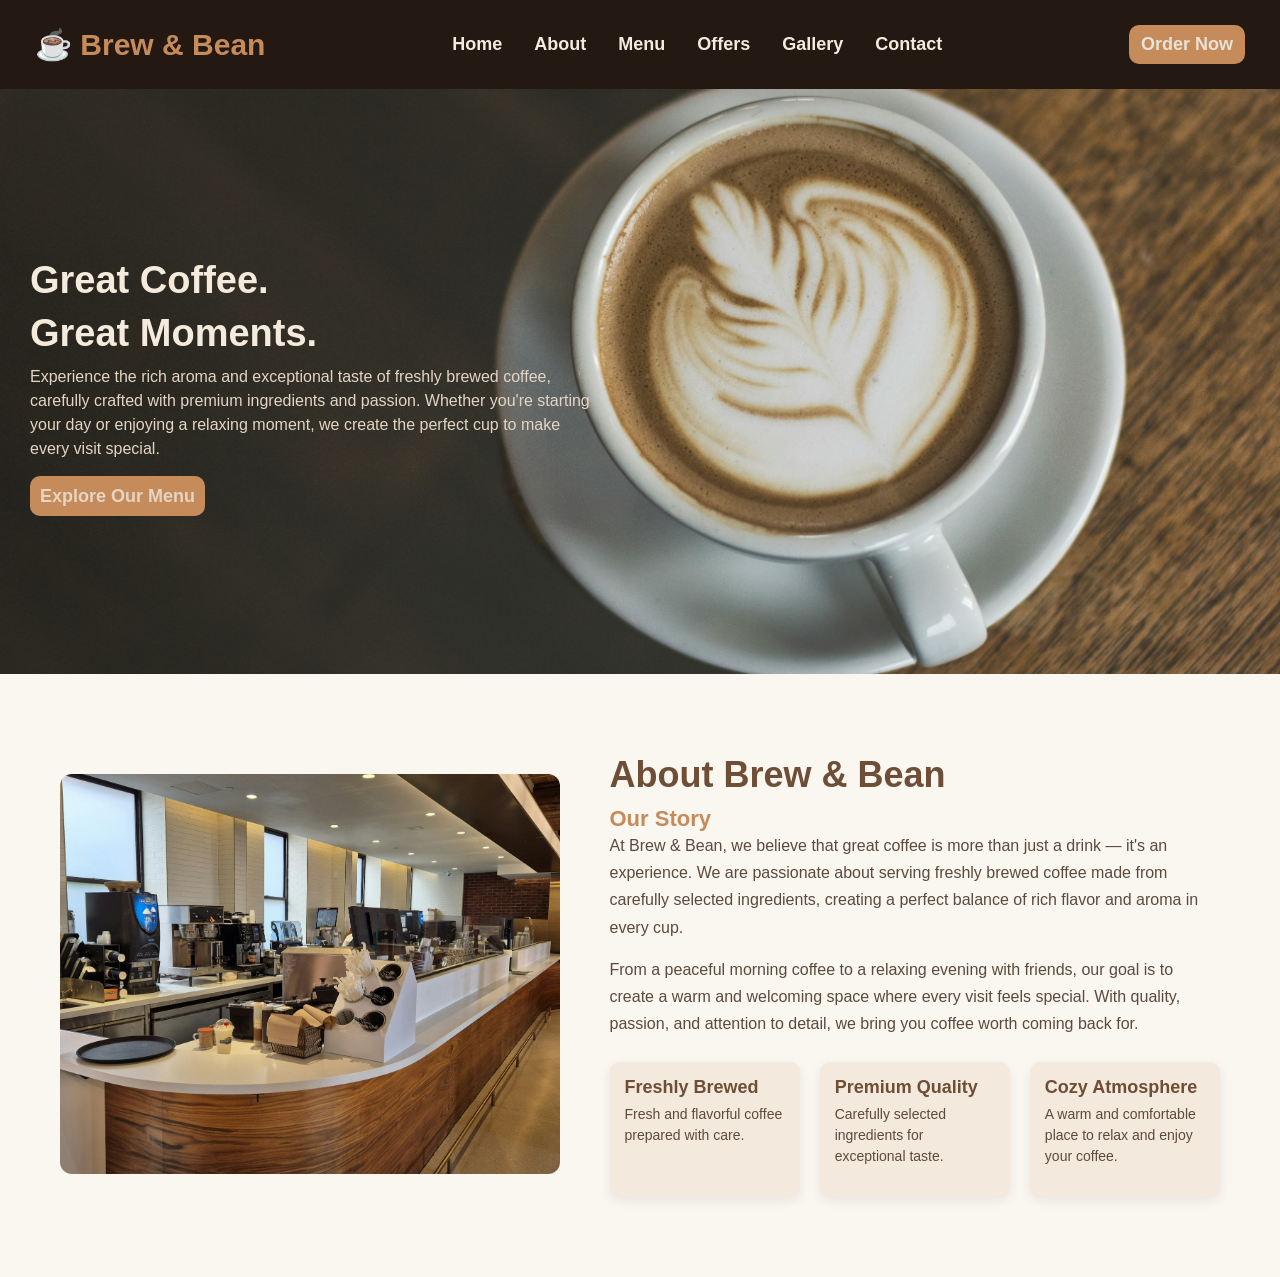
==== index.html @ 5f397490 "Add about-section" ====
<!DOCTYPE html>
<html lang="en">

<head>
    <meta charset="UTF-8">
    <meta name="viewport" content="width=device-width, initial-scale=1.0">
    <title>Coffee Shop</title>
    <link rel="stylesheet" href="style.css">
</head>

<body>
    <header class="header">
        <nav class="nav-bar">
            <a href="#home" class="nav-logo">☕ Brew & Bean</a>
            <ul class="nav-links">
                <li><a href="#home">Home</a></li>
                <li><a href="#about">About</a></li>
                <li><a href="#menu">Menu</a></li>
                <li><a href="#offers">Offers</a></li>
                <li><a href="#gallery">Gallery</a></li>
                <li><a href="#contact">Contact</a></li>
            </ul>
            <a href="#menu" class="btn">Order Now</a>
        </nav>
    </header>
    <main>
        <section id="home" class="hero">
            <div class="hero-content">
                <h1>Great Coffee.</h1>
                <h1>Great Moments.</h1>
                <p>Experience the rich aroma and exceptional taste of freshly brewed coffee, carefully crafted with
                    premium ingredients and passion. Whether you're starting your day or enjoying a relaxing moment, we
                    create the perfect cup to make every visit special.</p>
                <a href="#menu" class="menu-btn">Explore Our Menu</a>
            </div>
        </section>
        <section id="about" class="about-us">
            <div class="image">
                <img src="resturant.jpg" alt="Brew & Bean coffee shop">
            </div>
            <div class="about-content">
                <h2>About Brew & Bean</h2>
                <h3>Our Story</h3>
                <p>At Brew & Bean, we believe that great coffee is more than just a drink — it's an experience. We are
                    passionate about serving freshly brewed coffee made from carefully selected ingredients, creating a
                    perfect balance of rich flavor and aroma in every cup.</p>
                <p>From a peaceful morning coffee to a relaxing evening with friends, our goal is to create a warm and
                    welcoming space where every visit feels special. With quality, passion, and attention to detail, we
                    bring you coffee worth coming back for.</p>
                <div class="highlights">
                    <div class="highlight">
                        <h4>Freshly Brewed</h4>
                        <p>Fresh and flavorful coffee prepared with care.</p>
                    </div>
                    <div class="highlight">
                        <h4>Premium Quality</h4>
                        <p>Carefully selected ingredients for exceptional taste.</p>
                    </div>
                    <div class="highlight">
                        <h4>Cozy Atmosphere</h4>
                        <p>A warm and comfortable place to relax and enjoy your coffee.</p>
                    </div>
                </div>
            </div>
        </section>
    </main>
</body>

</html>
---- style.css ----
* {
    padding: 0;
    margin: 0;
    box-sizing: border-box;
}

body {
    font-family: Arial, Helvetica, sans-serif;
    background-color: #F5F1E8;
}

header {
    background-color: #241812;
    padding: 25px 35px;

}

.nav-bar {
    display: flex;
    justify-content: space-between;
    align-items: center;
}

.nav-logo {
    text-decoration: none;
    color: #C58B5A;
    font-size: 30px;
    font-weight: bold;
    transition: 0.3s ease;
}

.nav-logo:hover {
    color: #D8C3A5;
}

.nav-links {
    display: flex;
    align-items: center;
    gap: 32px;
    list-style: none;
}

.nav-links a {
    position: relative;
    text-decoration: none;
    color: #F5EBDD;
    font-size: 18px;
    font-weight: 600;
    transition: 0.3s ease;
}

.nav-links a:hover {
    color: #C58B5A;
}

.nav-links a::after {
    content: "";
    position: absolute;
    left: 0;
    bottom: -7px;
    width: 0;
    height: 2px;
    background-color: #C96B4B;
    transition: 0.3s ease;
}

.nav-links a:hover::after {
    width: 100%;
}

.btn {
    background-color: #C58B5A;
    text-decoration: none;
    padding: 9px 12px;
    border-radius: 10px;
    font-weight: bold;
    font-size: 18px;
    color: #E8E3D8;
    transition: 0.7s;
}

.btn:hover {
    background-color: #A96F42;
    transform: translateY(-5px);
}

.hero {
    background-image: url(coffee2.jpg);
    background-size: cover;
    background-position: center;
    min-height: 585px;
    background-repeat: no-repeat;
}

.hero-content {
    padding-top: 170px;
    margin-left: 30px;
}

.hero-content h1 {
    font-size: 38px;
    margin-bottom: 10px;
    color: #F5EBDD;
}

.hero-content p {
    width: 570px;
    line-height: 1.5;
    margin-bottom: 25px;
    color: #E4D5C5;
}

.menu-btn {
    background-color: #C58B5A;
    color: #E4D5C5;
    padding: 10px;
    text-decoration: none;
    font-weight: bold;
    font-size: 18px;
    border-radius: 10px;
    margin-top: 10px;
    transition: 0.5s;
}

.menu-btn:hover {
    background-color: #A96F42;
}

.about-us{
    display: flex;
    gap: 50px;
    align-items: center;
    padding: 80px 60px;
    background-color: #faf6f0;
}

.image{
    width: 45%;
}
.image img{
    width: 100%;
    height: 400px;
    object-fit: cover;
    border-radius: 12px;
}

.about-content{
    width: 55%;
}

.about-content h2{
    font-size: 36px;
    color: #6f4e37;
    margin-bottom: 10px;
}

.about-content h3{
    font-size: 22px;
    color: #C58B5A;
}

.about-content p{
    font-size: 16px;
    line-height: 1.7;
    color: #5c4a3d;
    margin-bottom: 15px;
}

.highlights{
    display: flex;
    gap: 20px;
    margin-top: 25px;
    align-items: stretch;
}
.highlight{
    flex: 1;
    padding: 15px;
    background-color: #f3e9dc;
    border-radius: 10px;
    box-shadow: 0 4px 12px rgba(42, 27, 22, 0.08);
}

.highlight h4{
    font-size: 18px;
    color:#6F4E37;
    margin-bottom: 6px;
}

.highlight p {
    font-size: 14px;
    line-height: 1.5;
    color: #5C4A3D;
}
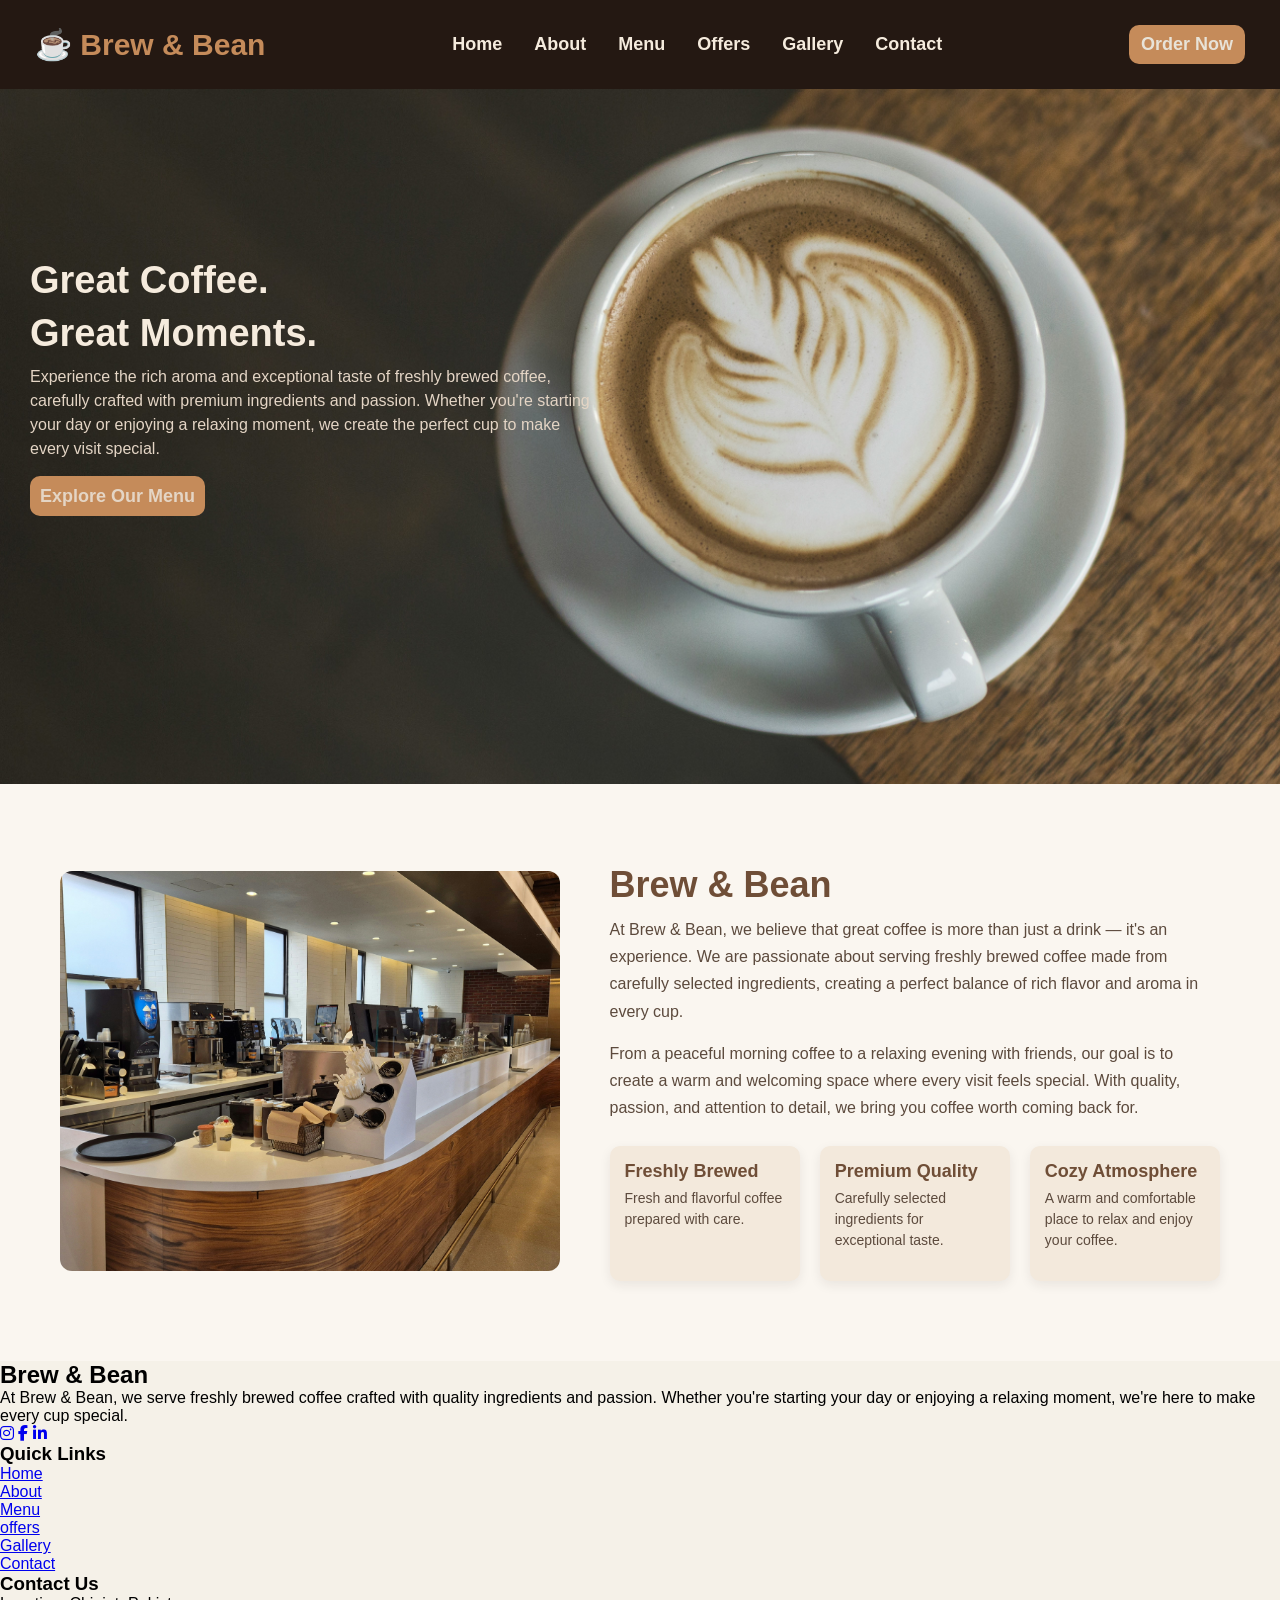
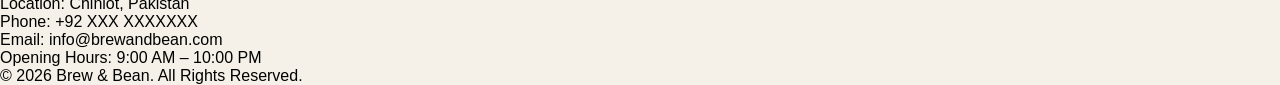
==== commit 2633fce3: "Add Footer" ====
--- a/index.html
+++ b/index.html
@@ -6,6 +6,7 @@
     <meta name="viewport" content="width=device-width, initial-scale=1.0">
     <title>Coffee Shop</title>
     <link rel="stylesheet" href="style.css">
+    <link rel="stylesheet" href="https://cdnjs.cloudflare.com/ajax/libs/font-awesome/6.7.2/css/all.min.css">
 </head>
 
 <body>
@@ -39,8 +40,7 @@
                 <img src="resturant.jpg" alt="Brew & Bean coffee shop">
             </div>
             <div class="about-content">
-                <h2>About Brew & Bean</h2>
-                <h3>Our Story</h3>
+                <h2>Brew & Bean</h2>
                 <p>At Brew & Bean, we believe that great coffee is more than just a drink — it's an experience. We are
                     passionate about serving freshly brewed coffee made from carefully selected ingredients, creating a
                     perfect balance of rich flavor and aroma in every cup.</p>
@@ -64,6 +64,39 @@
             </div>
         </section>
     </main>
+    <footer>
+        <div class="footer-container">
+            <div class="footer-brand">
+                <h2>Brew & Bean</h2>
+                <p>At Brew & Bean, we serve freshly brewed coffee crafted with quality ingredients and passion. Whether
+                    you're starting your day or enjoying a relaxing moment, we're here to make every cup special.</p>
+                <a href="#"><i class="fa-brands fa-instagram"></i></a>
+                <a href="#"><i class="fa-brands fa-facebook-f"></i></a>
+                <a href="#"><i class="fa-brands fa-linkedin-in"></i></a>
+            </div>
+            <div class="footer-links">
+                <h3>Quick Links</h3>
+                <ul class="quick-links">
+                    <li><a href="#home">Home</a></li>
+                    <li><a href="#about">About</a></li>
+                    <li><a href="#menu">Menu</a></li>
+                    <li><a href="#offers">offers</a></li>
+                    <li><a href="#gallery">Gallery</a></li>
+                    <li><a href="#contact">Contact</a></li>
+                </ul>
+            </div>
+            <div id="contact" class="footer-contact">
+                <h3>Contact Us</h3>
+                <p>Location: Chiniot, Pakistan</p>
+                <p>Phone: +92 XXX XXXXXXX</p>
+                <p>Email: info@brewandbean.com</p>
+                <p>Opening Hours: 9:00 AM – 10:00 PM</p>
+            </div>
+        </div>
+        <div class="copyright">
+            <p>© 2026 Brew & Bean. All Rights Reserved.</p>
+        </div>
+    </footer>
 </body>
 
 </html>
--- a/style.css
+++ b/style.css
@@ -88,7 +88,7 @@
     background-image: url(coffee2.jpg);
     background-size: cover;
     background-position: center;
-    min-height: 585px;
+    min-height: 695px;
     background-repeat: no-repeat;
 }
 
@@ -154,10 +154,6 @@
     margin-bottom: 10px;
 }
 
-.about-content h3{
-    font-size: 22px;
-    color: #C58B5A;
-}
 
 .about-content p{
     font-size: 16px;
@@ -190,4 +186,4 @@
     font-size: 14px;
     line-height: 1.5;
     color: #5C4A3D;
-}+}
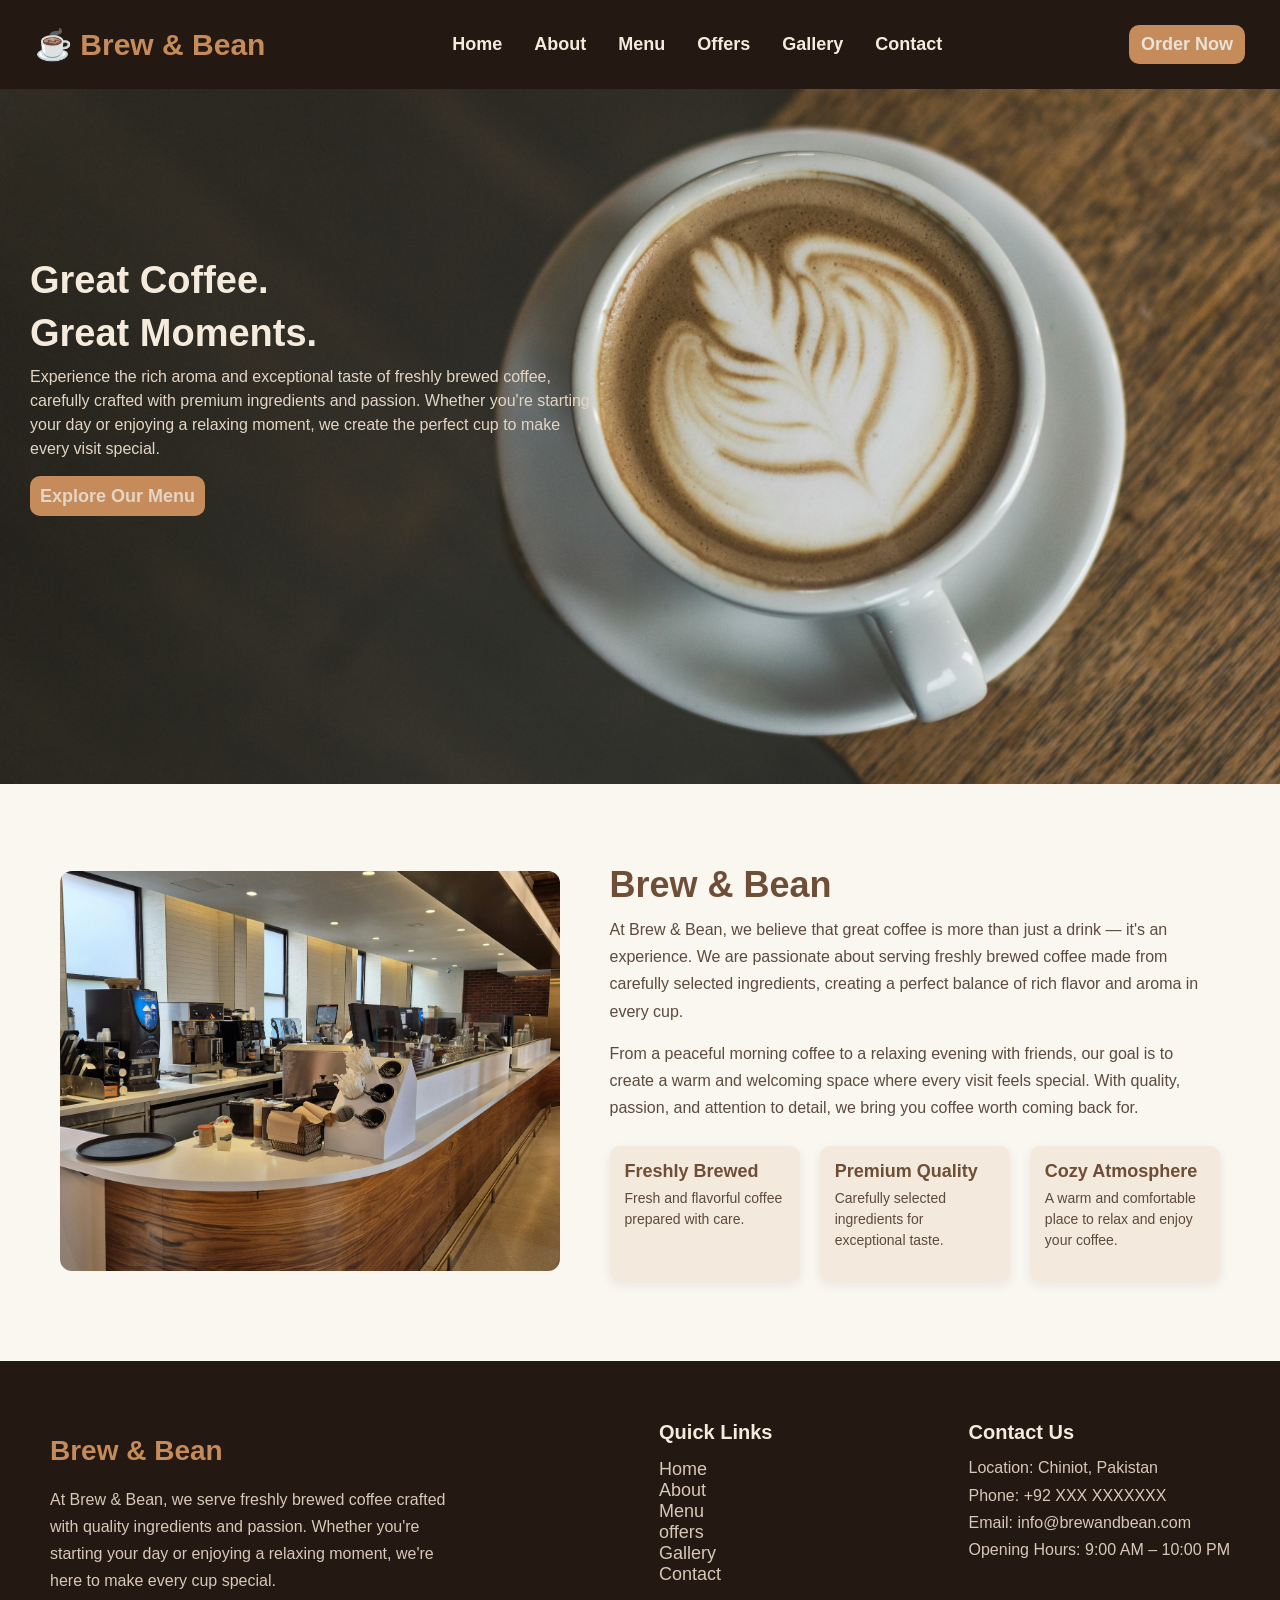
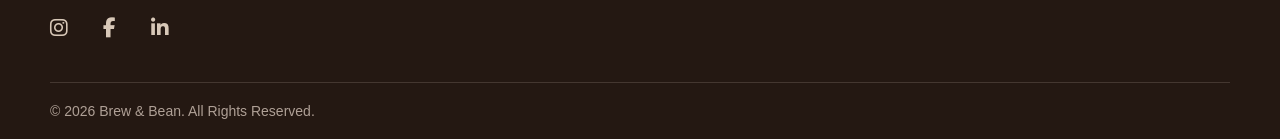
==== commit 685e88b6: "Add Footer Style and Menu page" ====
--- a/index.html
+++ b/index.html
@@ -16,12 +16,12 @@
             <ul class="nav-links">
                 <li><a href="#home">Home</a></li>
                 <li><a href="#about">About</a></li>
-                <li><a href="#menu">Menu</a></li>
+                <li><a href="menu.html">Menu</a></li>
                 <li><a href="#offers">Offers</a></li>
                 <li><a href="#gallery">Gallery</a></li>
                 <li><a href="#contact">Contact</a></li>
             </ul>
-            <a href="#menu" class="btn">Order Now</a>
+            <a href="menu.html" class="btn">Order Now</a>
         </nav>
     </header>
     <main>
@@ -32,7 +32,7 @@
                 <p>Experience the rich aroma and exceptional taste of freshly brewed coffee, carefully crafted with
                     premium ingredients and passion. Whether you're starting your day or enjoying a relaxing moment, we
                     create the perfect cup to make every visit special.</p>
-                <a href="#menu" class="menu-btn">Explore Our Menu</a>
+                <a href="menu.html" class="menu-btn">Explore Our Menu</a>
             </div>
         </section>
         <section id="about" class="about-us">
@@ -70,16 +70,18 @@
                 <h2>Brew & Bean</h2>
                 <p>At Brew & Bean, we serve freshly brewed coffee crafted with quality ingredients and passion. Whether
                     you're starting your day or enjoying a relaxing moment, we're here to make every cup special.</p>
-                <a href="#"><i class="fa-brands fa-instagram"></i></a>
-                <a href="#"><i class="fa-brands fa-facebook-f"></i></a>
-                <a href="#"><i class="fa-brands fa-linkedin-in"></i></a>
+                    <div class="icon">
+                        <a href="#"><i class="fa-brands fa-instagram"></i></a>
+                        <a href="#"><i class="fa-brands fa-facebook-f"></i></a>
+                        <a href="#"><i class="fa-brands fa-linkedin-in"></i></a>
+                    </div>
             </div>
             <div class="footer-links">
                 <h3>Quick Links</h3>
                 <ul class="quick-links">
                     <li><a href="#home">Home</a></li>
                     <li><a href="#about">About</a></li>
-                    <li><a href="#menu">Menu</a></li>
+                    <li><a href="menu.html">Menu</a></li>
                     <li><a href="#offers">offers</a></li>
                     <li><a href="#gallery">Gallery</a></li>
                     <li><a href="#contact">Contact</a></li>
@@ -97,6 +99,7 @@
             <p>© 2026 Brew & Bean. All Rights Reserved.</p>
         </div>
     </footer>
+    
 </body>
 
 </html>
--- a/style.css
+++ b/style.css
@@ -126,7 +126,7 @@
     background-color: #A96F42;
 }
 
-.about-us{
+.about-us {
     display: flex;
     gap: 50px;
     align-items: center;
@@ -134,41 +134,43 @@
     background-color: #faf6f0;
 }
 
-.image{
+.image {
     width: 45%;
 }
-.image img{
+
+.image img {
     width: 100%;
     height: 400px;
     object-fit: cover;
     border-radius: 12px;
 }
 
-.about-content{
+.about-content {
     width: 55%;
 }
 
-.about-content h2{
+.about-content h2 {
     font-size: 36px;
     color: #6f4e37;
     margin-bottom: 10px;
 }
 
 
-.about-content p{
+.about-content p {
     font-size: 16px;
     line-height: 1.7;
     color: #5c4a3d;
     margin-bottom: 15px;
 }
 
-.highlights{
+.highlights {
     display: flex;
     gap: 20px;
     margin-top: 25px;
     align-items: stretch;
 }
-.highlight{
+
+.highlight {
     flex: 1;
     padding: 15px;
     background-color: #f3e9dc;
@@ -176,9 +178,9 @@
     box-shadow: 0 4px 12px rgba(42, 27, 22, 0.08);
 }
 
-.highlight h4{
-    font-size: 18px;
-    color:#6F4E37;
+.highlight h4 {
+    font-size: 18px;
+    color: #6F4E37;
     margin-bottom: 6px;
 }
 
@@ -187,3 +189,96 @@
     line-height: 1.5;
     color: #5C4A3D;
 }
+
+footer {
+    background-color: #241812;
+    color: white;
+    padding: 60px 50px 20px;
+}
+
+.footer-container {
+    max-width: 1200px;
+    margin: 0 auto;
+    display: flex;
+    justify-content: space-between;
+    gap: 50px;
+}
+
+.footer-brand {
+    width: 40%;
+    max-width: 35%;
+    margin-top: 10px;
+    line-height: 1.4;
+}
+
+.footer-brand h2 {
+    color: #C58B5A;
+    font-size: 28px;
+    margin-bottom: 15px;
+}
+
+.footer-brand p,
+.footer-contact p {
+    color: #D8C8B8;
+    line-height: 1.7;
+}
+
+.icon {
+    display: flex;
+    gap: 35px;
+    margin-top: 20px;
+}
+
+.icon a {
+    color: #D8C8B8;
+    font-size: 20px;
+    transition: 0.3s;
+}
+
+.icon a:hover {
+    color: #C58B5A;
+}
+
+.footer-links h3 {
+    color: #F5EBDD;
+    font-size: 20px;
+    margin-bottom: 15px;
+}
+
+.quick-links {
+    width: 25%;
+    margin-top: 10px;
+    font-size: 18px;
+}
+
+.quick-links a {
+    color: #D8C8B8;
+    text-decoration: none;
+}
+
+.quick-links :hover a {
+    color: #C58B5A;
+}
+
+.quick-links li {
+    list-style: none;
+}
+
+.footer-contact h3 {
+    color: #F5EBDD;
+    font-size: 20px;
+    margin-bottom: 10px;
+}
+
+.copyright {
+    place-items: center;
+    color: #AFA096;
+    border-top: 1px solid rgba(245, 235, 221, 0.15);
+    margin-top: 40px;
+    padding-top: 20px;
+}
+
+.copyright p {
+    color: #AFA096;
+    font-size: 14px;
+}
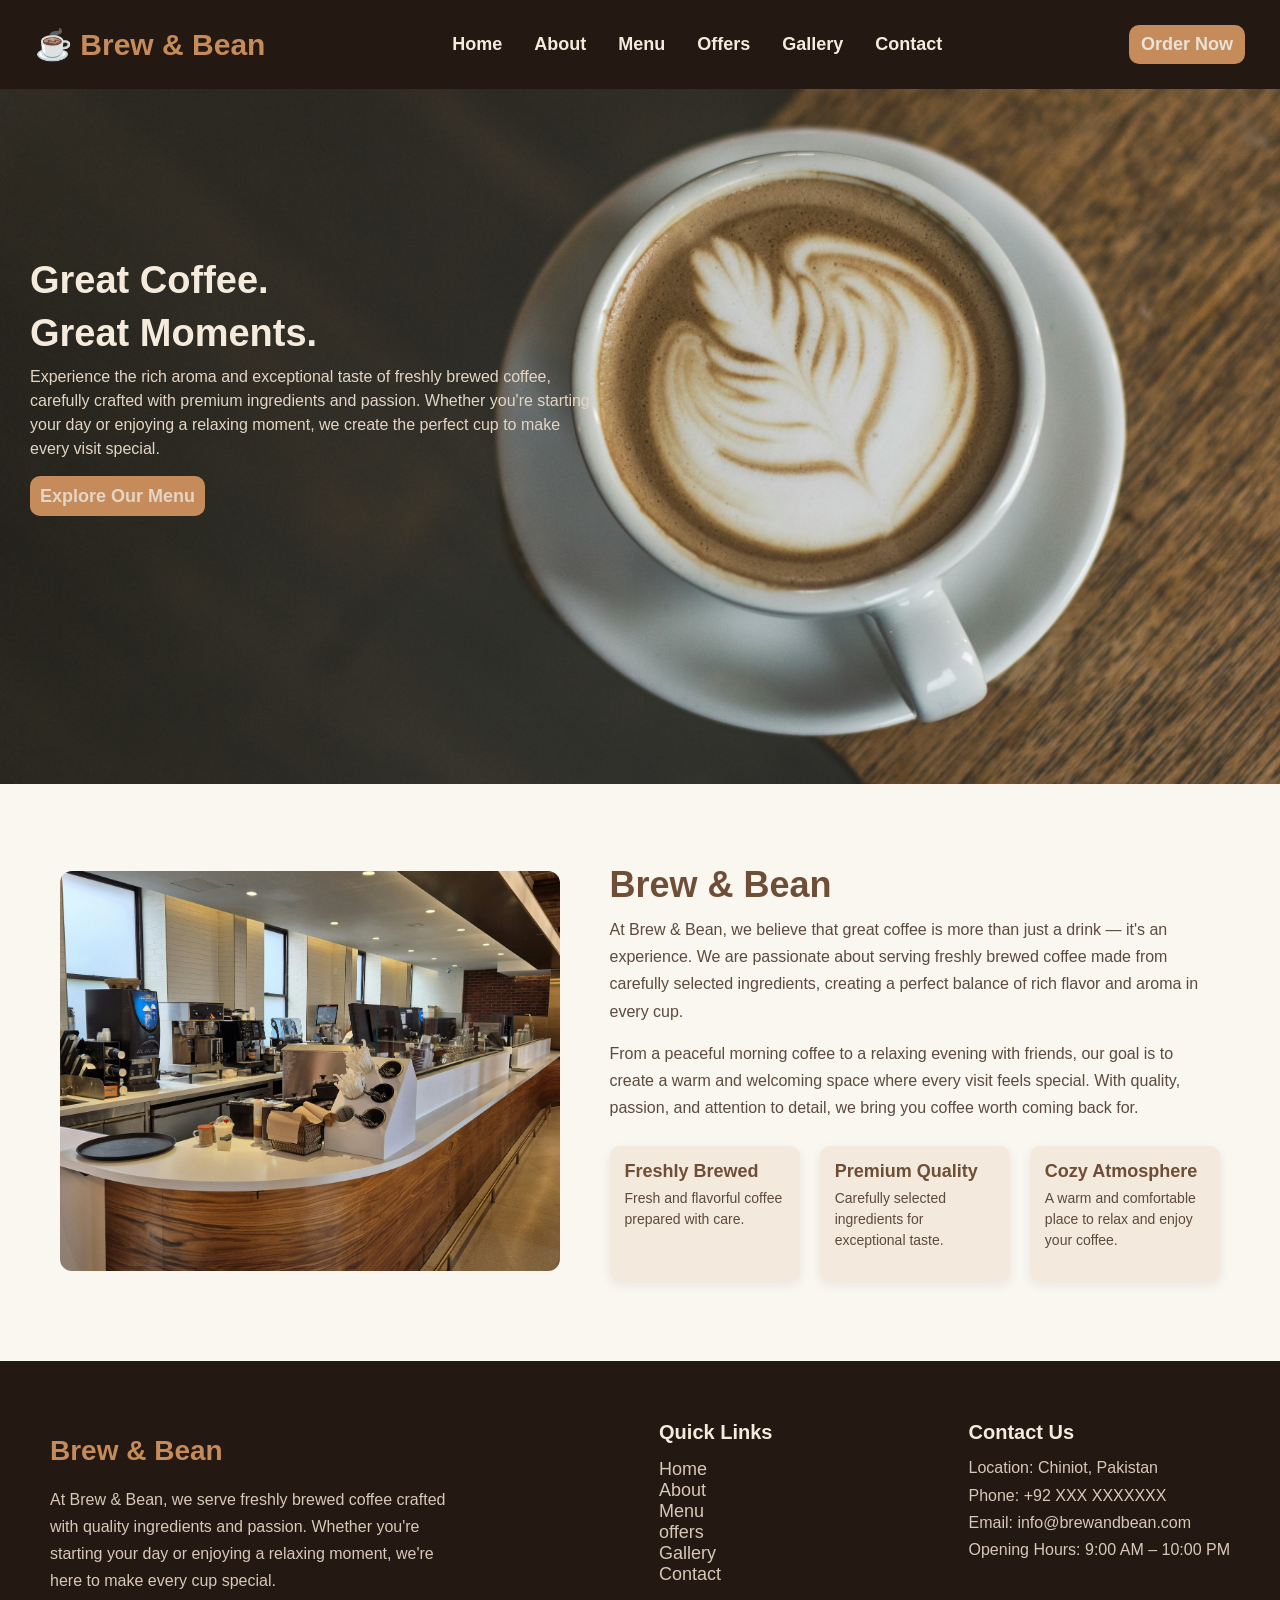
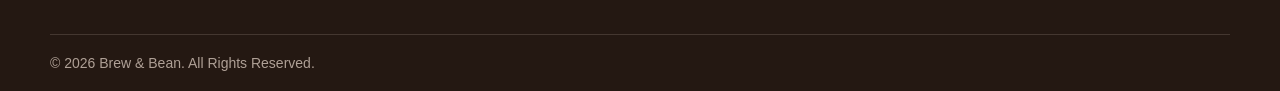
==== commit cc531902: "Modify Menu page and Link Gallery page" ====
--- a/index.html
+++ b/index.html
@@ -18,7 +18,7 @@
                 <li><a href="#about">About</a></li>
                 <li><a href="menu.html">Menu</a></li>
                 <li><a href="#offers">Offers</a></li>
-                <li><a href="#gallery">Gallery</a></li>
+                <li><a href="gallery.html">Gallery</a></li>
                 <li><a href="#contact">Contact</a></li>
             </ul>
             <a href="menu.html" class="btn">Order Now</a>
@@ -70,11 +70,6 @@
                 <h2>Brew & Bean</h2>
                 <p>At Brew & Bean, we serve freshly brewed coffee crafted with quality ingredients and passion. Whether
                     you're starting your day or enjoying a relaxing moment, we're here to make every cup special.</p>
-                    <div class="icon">
-                        <a href="#"><i class="fa-brands fa-instagram"></i></a>
-                        <a href="#"><i class="fa-brands fa-facebook-f"></i></a>
-                        <a href="#"><i class="fa-brands fa-linkedin-in"></i></a>
-                    </div>
             </div>
             <div class="footer-links">
                 <h3>Quick Links</h3>
@@ -83,7 +78,7 @@
                     <li><a href="#about">About</a></li>
                     <li><a href="menu.html">Menu</a></li>
                     <li><a href="#offers">offers</a></li>
-                    <li><a href="#gallery">Gallery</a></li>
+                    <li><a href="gallery.html">Gallery</a></li>
                     <li><a href="#contact">Contact</a></li>
                 </ul>
             </div>
@@ -99,7 +94,7 @@
             <p>© 2026 Brew & Bean. All Rights Reserved.</p>
         </div>
     </footer>
-    
+
 </body>
 
 </html>
--- a/style.css
+++ b/style.css
@@ -61,7 +61,7 @@
     width: 0;
     height: 2px;
     background-color: #C96B4B;
-    transition: 0.3s ease;
+    transition: 0.7s ease;
 }
 
 .nav-links a:hover::after {
@@ -223,22 +223,6 @@
     line-height: 1.7;
 }
 
-.icon {
-    display: flex;
-    gap: 35px;
-    margin-top: 20px;
-}
-
-.icon a {
-    color: #D8C8B8;
-    font-size: 20px;
-    transition: 0.3s;
-}
-
-.icon a:hover {
-    color: #C58B5A;
-}
-
 .footer-links h3 {
     color: #F5EBDD;
     font-size: 20px;
@@ -281,4 +265,99 @@
 .copyright p {
     color: #AFA096;
     font-size: 14px;
+}
+
+.menu {
+    padding: 80px 60px;
+    background-color: #faf6f0;
+}
+
+.menu-container {
+    max-width: 1200px;
+    margin: 0 auto;
+}
+
+.menu-content {
+    text-align: center;
+    max-width: 700px;
+    margin: 0 auto 40px;
+}
+
+.menu-content h2 {
+    font-size: 36px;
+    color: #6F4E37;
+    margin-bottom: 12px;
+}
+
+.menu-content p {
+    font-size: 16px;
+    line-height: 1.7;
+    color: #5C4A3D;
+}
+
+.nav-categories {
+    display: flex;
+    justify-content: center;
+    gap: 15px;
+}
+
+.nav-categories a {
+    text-decoration: none;
+    color: #6F4E37;
+    font-size: 16px;
+    font-weight: bold;
+    padding: 10px 20px;
+    border: 1px solid #C58B5A;
+    border-radius: 25px;
+    transition: 0s.3;
+}
+
+.nav-categories a:hover {
+    background-color: #C58B5A;
+    color: #F5EBDD;
+}
+
+.menu-category {
+    font-size: 24px;
+    color: #6F4E37;
+    margin-bottom: 20px;
+    text-align: center;
+}
+
+.menu-cards {
+    display: grid;
+    grid-template-columns: repeat(3, 1fr);
+    gap: 25px;
+    margin-bottom: 50px;
+}
+
+.menu-card {
+    background-color: #FFFFFF;
+    padding: 20px;
+    border-radius: 12px;
+    box-shadow: 0 4px 15px rgba(42, 27, 22, 0.08);
+    transition: transform 0.2s ease;
+}
+
+.menu-card:hover {
+    transform: translateY(-5px);
+}
+
+.menu-card img {
+    width: 100%;
+    height: 220px;
+    object-fit: cover;
+    display: block;
+    border-radius: 8px;
+    margin-bottom: 12px;
+}
+
+.menu-card h3 {
+    color: #3e2c23;
+    margin-bottom: 6px;
+}
+
+.menu-card p {
+    color: #7a5a44;
+    font-size: 0.95rem;
 }
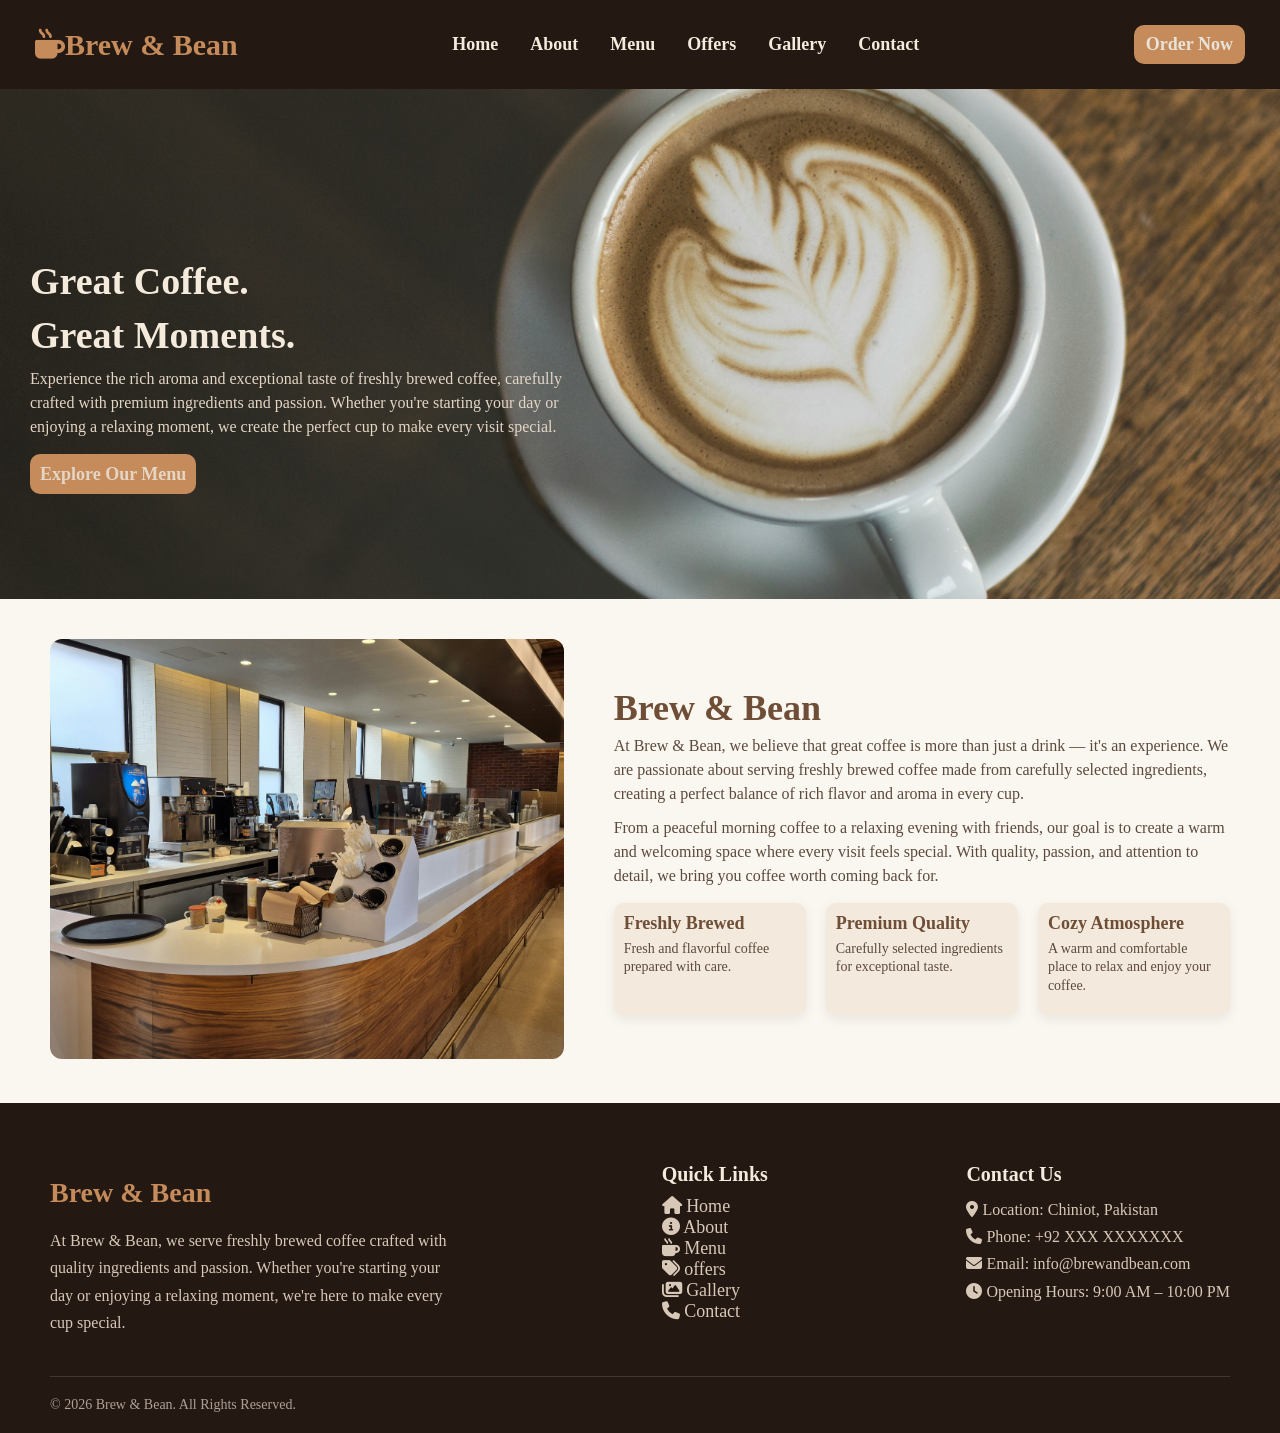
==== commit 5725daaf: "Complete" ====
--- a/index.html
+++ b/index.html
@@ -12,12 +12,12 @@
 <body>
     <header class="header">
         <nav class="nav-bar">
-            <a href="#home" class="nav-logo">☕ Brew & Bean</a>
+            <a href="#home" class="nav-logo"><i class="fa-solid fa-mug-hot"></i>Brew & Bean</a>
             <ul class="nav-links">
                 <li><a href="#home">Home</a></li>
                 <li><a href="#about">About</a></li>
                 <li><a href="menu.html">Menu</a></li>
-                <li><a href="#offers">Offers</a></li>
+                <li><a href="menu.html">Offers</a></li>
                 <li><a href="gallery.html">Gallery</a></li>
                 <li><a href="#contact">Contact</a></li>
             </ul>
@@ -74,20 +74,20 @@
             <div class="footer-links">
                 <h3>Quick Links</h3>
                 <ul class="quick-links">
-                    <li><a href="#home">Home</a></li>
-                    <li><a href="#about">About</a></li>
-                    <li><a href="menu.html">Menu</a></li>
-                    <li><a href="#offers">offers</a></li>
-                    <li><a href="gallery.html">Gallery</a></li>
-                    <li><a href="#contact">Contact</a></li>
+                    <li><a href="index.html"><i class="fa-solid fa-house "></i> Home</a></li>
+                    <li><a href="#about"><i class="fa-solid fa-circle-info "></i> About</a></li>
+                    <li><a href="menu.html"><i class="fa-solid fa-mug-hot"></i> Menu</a></li>
+                    <li><a href="menu.html"><i class="fa-solid fa-tags"></i> offers</a></li>
+                    <li><a href="gallery.html"><i class="fa-solid fa-images"></i> Gallery</a></li>
+                    <li><a href="#contact"><i class="fa-solid fa-phone"></i> Contact</a></li>
                 </ul>
             </div>
             <div id="contact" class="footer-contact">
                 <h3>Contact Us</h3>
-                <p>Location: Chiniot, Pakistan</p>
-                <p>Phone: +92 XXX XXXXXXX</p>
-                <p>Email: info@brewandbean.com</p>
-                <p>Opening Hours: 9:00 AM – 10:00 PM</p>
+                <p><i class="fa-solid fa-location-dot"></i> Location: Chiniot, Pakistan</p>
+                <p><i class="fa-solid fa-phone"></i> Phone: +92 XXX XXXXXXX</p>
+                <p><i class="fa-solid fa-envelope"></i> Email: info@brewandbean.com</p>
+                <p><i class="fa-solid fa-clock"></i> Opening Hours: 9:00 AM – 10:00 PM</p>
             </div>
         </div>
         <div class="copyright">
--- a/style.css
+++ b/style.css
@@ -5,8 +5,8 @@
 }
 
 body {
-    font-family: Arial, Helvetica, sans-serif;
-    background-color: #F5F1E8;
+    font-family: Cambria, Cochin, Georgia, Times, 'Times New Roman', serif;
+    background-color: whitesmoke;
 }
 
 header {
@@ -22,6 +22,7 @@
 }
 
 .nav-logo {
+    font-family: Georgia, 'Times New Roman', Times, serif;
     text-decoration: none;
     color: #C58B5A;
     font-size: 30px;
@@ -88,7 +89,7 @@
     background-image: url(coffee2.jpg);
     background-size: cover;
     background-position: center;
-    min-height: 695px;
+    min-height: 510px;
     background-repeat: no-repeat;
 }
 
@@ -130,67 +131,395 @@
     display: flex;
     gap: 50px;
     align-items: center;
-    padding: 80px 60px;
+    padding: 40px 50px;
     background-color: #faf6f0;
 }
 
 .image {
-    width: 45%;
+    width: 50%;
 }
 
 .image img {
     width: 100%;
-    height: 400px;
+    height: 420px;
     object-fit: cover;
     border-radius: 12px;
 }
 
 .about-content {
-    width: 55%;
+    width: 60%;
 }
 
 .about-content h2 {
     font-size: 36px;
     color: #6f4e37;
+    margin-bottom: 5px;
+}
+
+
+.about-content p {
+    font-size: 16px;
+    line-height: 1.5;
+    color: #5c4a3d;
     margin-bottom: 10px;
 }
 
-
-.about-content p {
+.highlights {
+    display: flex;
+    gap: 20px;
+    margin-top: 15px;
+    align-items: stretch;
+}
+
+.highlight {
+    flex: 1;
+    padding: 10px;
+    background-color: #f3e9dc;
+    border-radius: 10px;
+    box-shadow: 0 4px 12px rgba(42, 27, 22, 0.08);
+}
+
+.highlight h4 {
+    font-size: 18px;
+    color: #6F4E37;
+    margin-bottom: 6px;
+}
+
+.highlight p {
+    font-size: 14px;
+    line-height: 1.3;
+    color: #5C4A3D;
+}
+
+.menu {
+    padding: 40px 55px;
+    background-color: #faf6f0;
+}
+
+.menu-container {
+    max-width: 1100px;
+    margin: 0 auto;
+}
+
+.menu-content {
+    text-align: center;
+    max-width: 700px;
+    margin: 0 auto 25px;
+}
+
+.menu-content h2 {
+    font-size: 36px;
+    color: #6F4E37;
+    margin-bottom: 12px;
+}
+
+.menu-content p {
+    font-size: 16px;
+    line-height: 1.7;
+    color: #5C4A3D;
+}
+
+.nav-categories {
+    display: flex;
+    justify-content: center;
+    gap: 25px;
+    margin-bottom: 20px;
+}
+
+.nav-categories a {
+    border-radius: 20px;
+    text-decoration: none;
+    color: #6F4E37;
+    font-size: 25px;
+    font-weight: bold;
+    padding: 10px 20px;
+    transition: 0.3s;
+}
+
+.nav-categories a:hover {
+    background-color: #C58B5A;
+    color: #F5EBDD;
+    border-radius: 20px;
+}
+
+.menu-category {
+    font-size: 24px;
+    color: #6F4E37;
+    margin-bottom: 20px;
+    text-align: center;
+}
+
+.menu-category h3 {
+    margin-bottom: 25px;
+    border: 1px solid #C58B5A;
+    background-color: whitesmoke;
+    border-width: 1px;
+    border-radius: 30px;
+    padding: 10px 15px;
+}
+
+.menu-cards {
+    display: grid;
+    grid-template-columns: repeat(3, 1fr);
+    gap: 25px;
+    margin-bottom: 50px;
+}
+
+.menu-card {
+    padding: 0px;
+    background-color: antiquewhite;
+    overflow: hidden;
+    border-radius: 12px;
+    box-shadow: 0 4px 15px rgba(42, 27, 22, 0.08);
+    transition: transform 0.3s ease, box-shadow 0.3s ease;
+}
+
+.menu-card:hover {
+    transform: translateY(-8px);
+    box-shadow: 0 10px 25px rgba(42, 27, 22, 0.15);
+}
+
+.menu-card img {
+    width: 100%;
+    height: 240px;
+    object-fit: cover;
+    display: block;
+    margin-bottom: 12px;
+    transition: 0.4s ease;
+    box-shadow: 0 4px 10px rgba(42, 27, 22, 0.25);
+}
+
+.menu-card:hover img {
+    transform: scale(1.03);
+}
+
+.menu-card h4 {
+    margin: 15px 20px 8px;
+    color: #3e2c23;
+}
+
+.menu-card p {
+    margin: 0 20px 20px;
+    color: #7a5a44;
+    font-size: 0.95rem;
+}
+
+.card-button {
+    display: flex;
+    justify-content: space-between;
+    align-items: center;
+    padding: 0 20px 20px;
+}
+
+.menu-card span {
+    color: #6F4E37;
+    font-weight: bold;
+    font-size: 18px;
+}
+
+.menu-card button {
+    color: #F5EBDD;
+    background-color: #C58B5A;
+    padding: 8px 16px;
+    font-size: 14px;
+    font-weight: bold;
+    border-radius: 8px;
+    cursor: pointer;
+    transition: 0.3s;
+}
+
+.menu-card button:hover {
+    background-color: #3e2c23;
+}
+
+.offers {
+    padding: 20px 45px;
+    background-color: #faf6f0;
+}
+
+.offers-container {
+    max-width: 1000px;
+    margin: 0 auto;
+}
+
+.offers-content {
+    text-align: center;
+    max-width: 700px;
+    margin: 0 auto 40px;
+}
+
+.offers-content h2 {
+    font-size: 36px;
+    color: #6F4E37;
+    margin-bottom: 12px;
+}
+
+.offers-content p {
     font-size: 16px;
     line-height: 1.7;
     color: #5c4a3d;
-    margin-bottom: 15px;
-}
-
-.highlights {
-    display: flex;
-    gap: 20px;
-    margin-top: 25px;
+}
+
+.offer-card {
+    display: flex;
+    flex-direction: column;
+    flex: 1;
+    background-color: antiquewhite;
+    border-radius: 12px;
+    overflow: hidden;
+    transition: transform 0.3s ease, box-shadow 0.3s ease;
+}
+
+.offer-card:hover {
+    transform: translateY(-8px);
+    box-shadow: 1 10px 25px rgba(42, 27, 22, 0.15);
+}
+
+.offer-card img {
+    width: 100%;
+    height: 220px;
+    object-fit: cover;
+    display: block;
+    transition: 0.6s ease;
+}
+
+.offer-card:hover img {
+    transform: scale(1.02);
+}
+
+.offer-cards {
+    display: grid;
+    grid-template-columns: repeat(2, 1fr);
+    gap: 25px;
     align-items: stretch;
 }
 
-.highlight {
-    flex: 1;
-    padding: 15px;
-    background-color: #f3e9dc;
-    border-radius: 10px;
-    box-shadow: 0 4px 12px rgba(42, 27, 22, 0.08);
-}
-
-.highlight h4 {
-    font-size: 18px;
-    color: #6F4E37;
-    margin-bottom: 6px;
-}
-
-.highlight p {
-    font-size: 14px;
+
+.offer-info {
+    text-align: center;
+    padding: 20px;
+}
+
+.offer-info h3 {
+    margin: 0 0 18px;
+    color: #3e2c23;
+    font-size: 21px;
+}
+
+.offer-info p {
+    margin: 0 0 18px;
+    color: #7a5a44;
+    font-size: 15px;
+    line-height: 1.6;
+}
+
+.offer-btn {
+    display: flex;
+    align-items: center;
+    justify-content: space-between;
+}
+
+.offer-info span {
+    color: #6F4E37;
+    font-weight: bold;
+    font-size: 19px;
+}
+
+.offer-info button {
+    color: #F5EBDD;
+    background-color: #C58B5A;
+    padding: 8px 10px;
+    font-size: 15px;
+    font-weight: bold;
+    border-radius: 8px;
+    cursor: pointer;
+    transition: 0.3s ease;
+}
+
+.offer-info button:hover {
+    background-color: #3e2c23;
+    box-shadow: 0 10px 25px rgba(42, 27, 22, 0.15);
+}
+.gallery {
+    padding: 40px 50px;
+    background-color: #faf6f0;
+}
+
+.gallery-container {
+    max-width: 1200px;
+    margin: 0 auto;
+}
+
+.gallery-content {
+    font-family: Georgia, 'Times New Roman', Times, serif;
+    text-align: center;
+    max-width: 700px;
+    margin: 0 auto 35px;
+}
+
+.gallery-content h2 {
+    font-size: 39px;
+    color: #6f4e37;
+    margin-bottom: 10px;
+}
+
+.gallery-content p {
+    font-size: 16px;
+    line-height: 1.6;
+    color: #5C4A3D;
+}
+
+.gallery-cards {
+    display: grid;
+    grid-template-columns: repeat(3, 1fr);
+    gap: 30px;
+}
+
+.gallery-item {
+    text-align: center;
+    font-family: Cambria, Cochin, Georgia, Times, 'Times New Roman', serif;
+    background-color: antiquewhite;
+    border-radius: 12px;
+    overflow: hidden;
+    box-shadow: 0 4px 15px rgba(42, 27, 22, 0.08);
+    transition: transform 0.3s ease, box-shadow 0.3s ease;
+}
+
+.gallery-item:hover {
+    transform: translateY(-8px);
+    box-shadow: 0 10px 25px rgba(42, 27, 22, 0.15);
+}
+
+.gallery-item img {
+    border-radius: 5px;
+    width: 100%;
+    height: 245px;
+    object-fit: cover;
+    display: block;
+    transition: transform 0.4s ease;
+}
+
+.gallery-item:hover img {
+    transform: scale(1.05);
+}
+
+.gallery-item h4 {
+
+    margin: 18px 20px 8px;
+    color: #3e2c23;
+    font-size: 20px;
+}
+
+.gallery-item p {
+    margin: 0 20px 20px;
+    color: #7a5a44;
+    font-size: 15px;
     line-height: 1.5;
-    color: #5C4A3D;
+    width: 90%;
 }
 
 footer {
+    font-family: Cambria, Cochin, Georgia, Times, 'Times New Roman', serif;
     background-color: #241812;
     color: white;
     padding: 60px 50px 20px;
@@ -226,16 +555,16 @@
 .footer-links h3 {
     color: #F5EBDD;
     font-size: 20px;
-    margin-bottom: 15px;
+    margin-bottom: 10px;
 }
 
 .quick-links {
-    width: 25%;
     margin-top: 10px;
     font-size: 18px;
 }
 
 .quick-links a {
+    width: 35%;
     color: #D8C8B8;
     text-decoration: none;
 }
@@ -265,99 +594,4 @@
 .copyright p {
     color: #AFA096;
     font-size: 14px;
-}
-
-.menu {
-    padding: 80px 60px;
-    background-color: #faf6f0;
-}
-
-.menu-container {
-    max-width: 1200px;
-    margin: 0 auto;
-}
-
-.menu-content {
-    text-align: center;
-    max-width: 700px;
-    margin: 0 auto 40px;
-}
-
-.menu-content h2 {
-    font-size: 36px;
-    color: #6F4E37;
-    margin-bottom: 12px;
-}
-
-.menu-content p {
-    font-size: 16px;
-    line-height: 1.7;
-    color: #5C4A3D;
-}
-
-.nav-categories {
-    display: flex;
-    justify-content: center;
-    gap: 15px;
-}
-
-.nav-categories a {
-    text-decoration: none;
-    color: #6F4E37;
-    font-size: 16px;
-    font-weight: bold;
-    padding: 10px 20px;
-    border: 1px solid #C58B5A;
-    border-radius: 25px;
-    transition: 0s.3;
-}
-
-.nav-categories a:hover {
-    background-color: #C58B5A;
-    color: #F5EBDD;
-}
-
-.menu-category {
-    font-size: 24px;
-    color: #6F4E37;
-    margin-bottom: 20px;
-    text-align: center;
-}
-
-.menu-cards {
-    display: grid;
-    grid-template-columns: repeat(3, 1fr);
-    gap: 25px;
-    margin-bottom: 50px;
-}
-
-.menu-card {
-    background-color: #FFFFFF;
-    padding: 20px;
-    border-radius: 12px;
-    box-shadow: 0 4px 15px rgba(42, 27, 22, 0.08);
-    transition: transform 0.2s ease;
-}
-
-.menu-card:hover {
-    transform: translateY(-5px);
-}
-
-.menu-card img {
-    width: 100%;
-    height: 220px;
-    object-fit: cover;
-    display: block;
-    border-radius: 8px;
-    margin-bottom: 12px;
-}
-
-.menu-card h3 {
-    color: #3e2c23;
-    margin-bottom: 6px;
-}
-
-.menu-card p {
-    color: #7a5a44;
-    font-size: 0.95rem;
 }
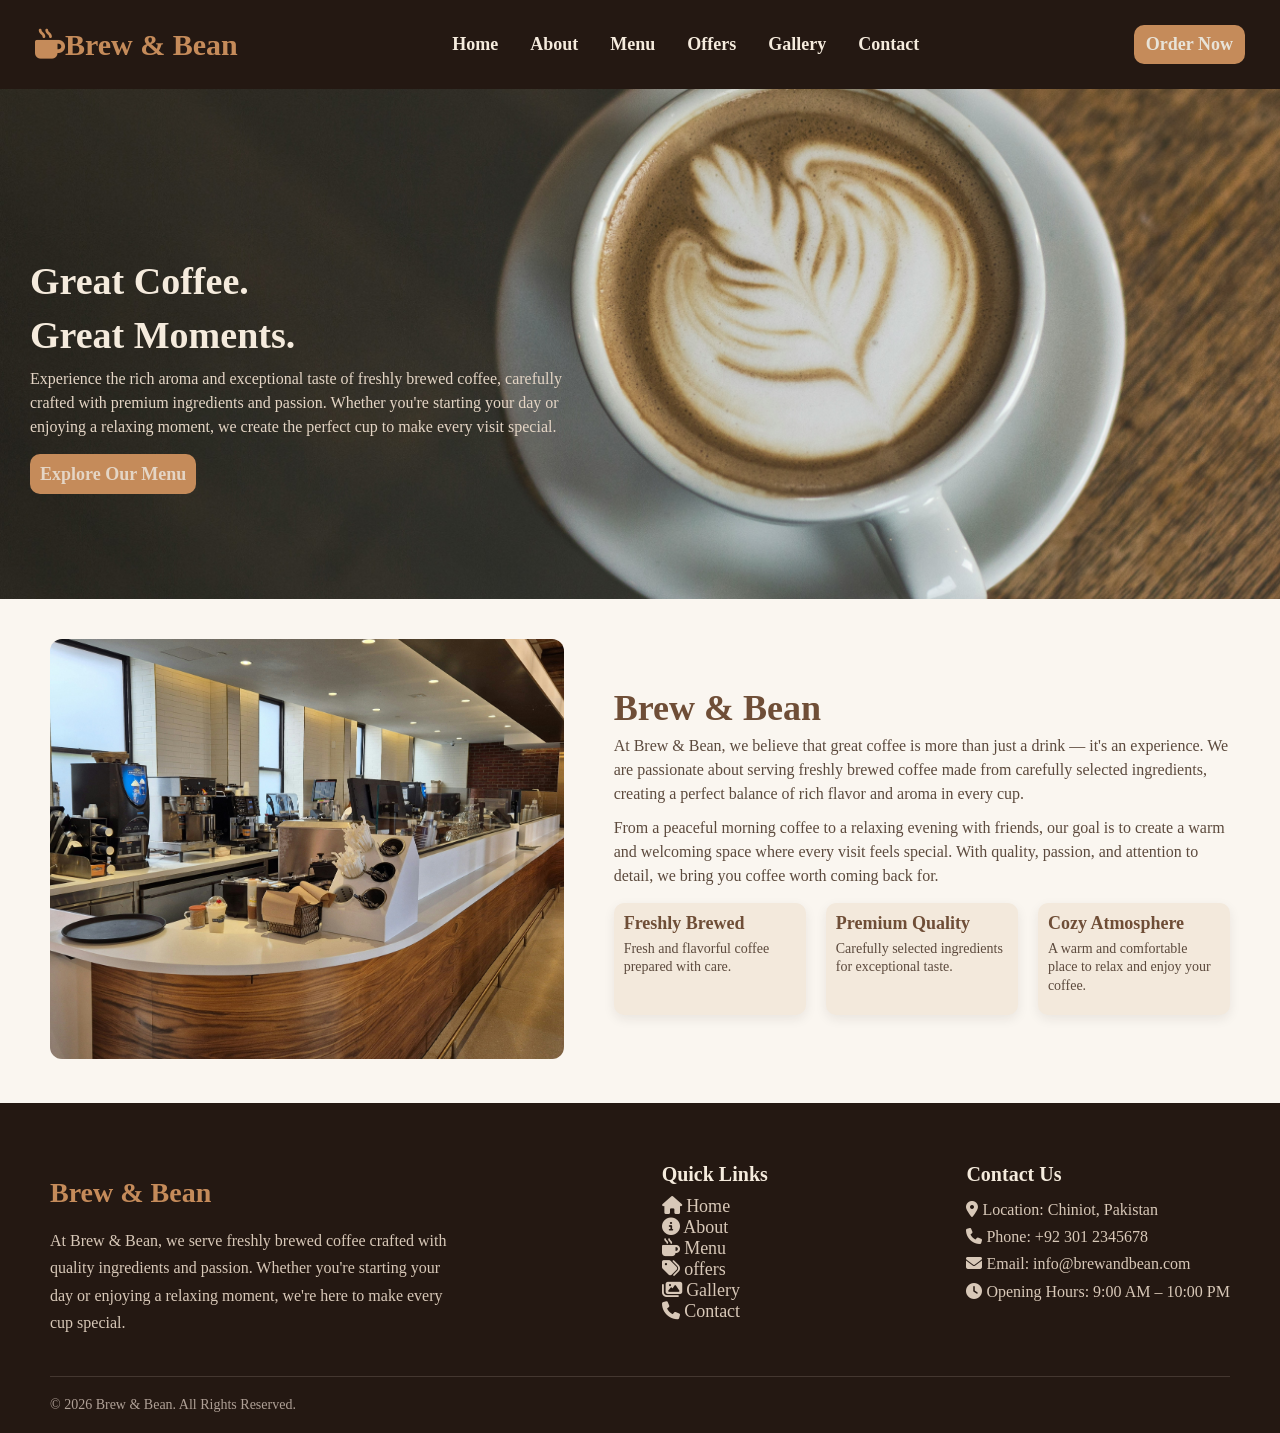
==== commit 7bbf378f: "Improve Styling" ====
--- a/index.html
+++ b/index.html
@@ -85,7 +85,7 @@
             <div id="contact" class="footer-contact">
                 <h3>Contact Us</h3>
                 <p><i class="fa-solid fa-location-dot"></i> Location: Chiniot, Pakistan</p>
-                <p><i class="fa-solid fa-phone"></i> Phone: +92 XXX XXXXXXX</p>
+                <p><i class="fa-solid fa-phone"></i> Phone: +92 301 2345678</p>
                 <p><i class="fa-solid fa-envelope"></i> Email: info@brewandbean.com</p>
                 <p><i class="fa-solid fa-clock"></i> Opening Hours: 9:00 AM – 10:00 PM</p>
             </div>
